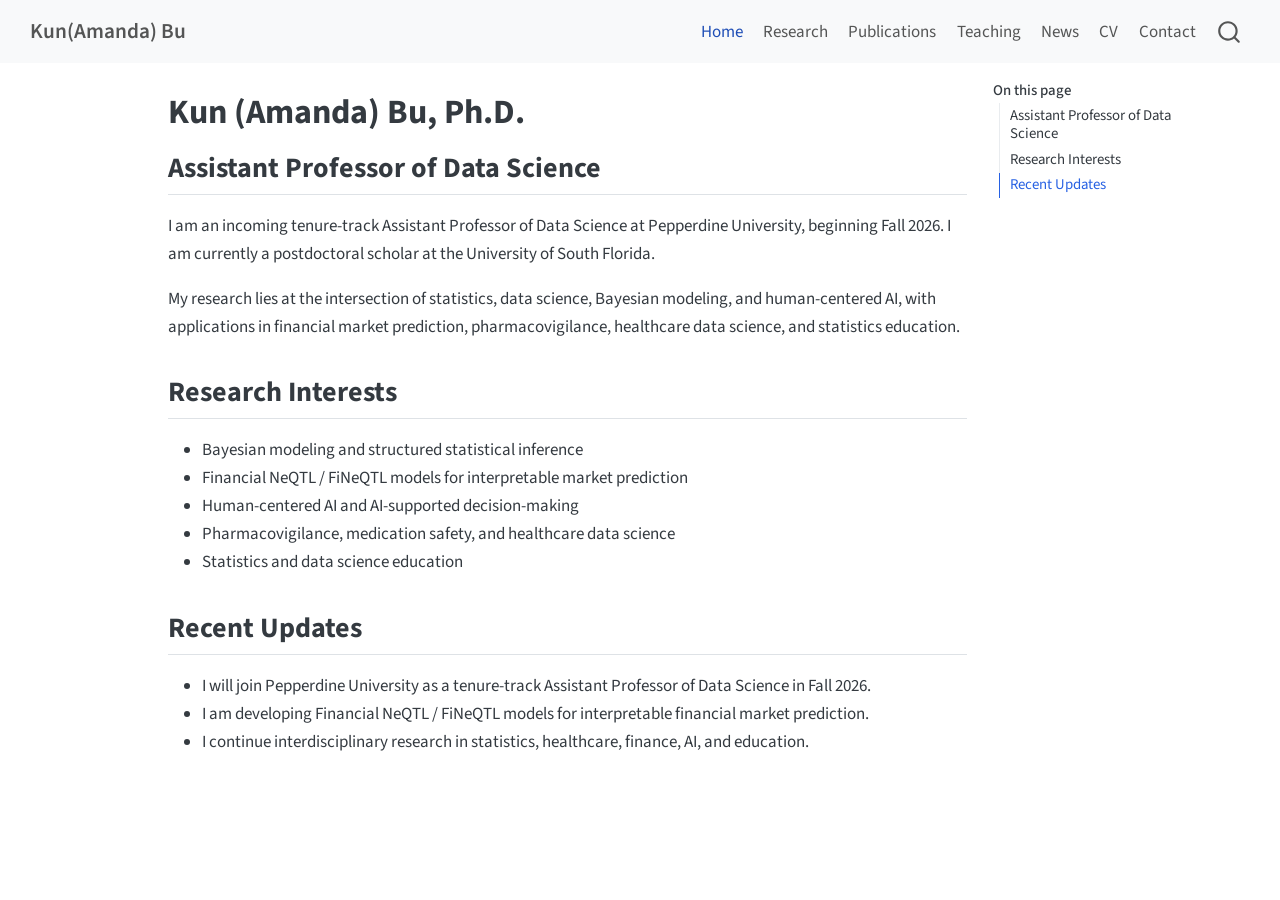
==== docs/index.html @ 3458ef12 "Initial academic website" ====
<!DOCTYPE html>
<html xmlns="http://www.w3.org/1999/xhtml" lang="en" xml:lang="en"><head>

<meta charset="utf-8">
<meta name="generator" content="quarto-1.9.37">

<meta name="viewport" content="width=device-width, initial-scale=1.0, user-scalable=yes">


<title>Kun (Amanda) Bu, Ph.D.&nbsp;– Kun(Amanda) Bu</title>
<style>
/* Default styles provided by pandoc.
** See https://pandoc.org/MANUAL.html#variables-for-html for config info.
*/
code{white-space: pre-wrap;}
span.smallcaps{font-variant: small-caps;}
div.columns{display: flex; gap: min(4vw, 1.5em);}
div.column{flex: auto; overflow-x: auto;}
div.hanging-indent{margin-left: 1.5em; text-indent: -1.5em;}
ul.task-list{list-style: none;}
ul.task-list li input[type="checkbox"] {
  width: 0.8em;
  margin: 0 0.8em 0.2em -1em; /* quarto-specific, see https://github.com/quarto-dev/quarto-cli/issues/4556 */ 
  vertical-align: middle;
}
</style>


<script src="site_libs/quarto-nav/quarto-nav.js"></script>
<script src="site_libs/quarto-nav/headroom.min.js"></script>
<script src="site_libs/clipboard/clipboard.min.js"></script>
<script src="site_libs/quarto-search/autocomplete.umd.js"></script>
<script src="site_libs/quarto-search/fuse.min.js"></script>
<script src="site_libs/quarto-search/quarto-search.js"></script>
<meta name="quarto:offset" content="./">
<script src="site_libs/quarto-html/quarto.js" type="module"></script>
<script src="site_libs/quarto-html/tabsets/tabsets.js" type="module"></script>
<script src="site_libs/quarto-html/popper.min.js"></script>
<script src="site_libs/quarto-html/tippy.umd.min.js"></script>
<script src="site_libs/quarto-html/anchor.min.js"></script>
<link href="site_libs/quarto-html/tippy.css" rel="stylesheet">
<link href="site_libs/quarto-html/quarto-syntax-highlighting-7f8f88aac4f3542376d5c11b86a4c14d.css" rel="stylesheet" id="quarto-text-highlighting-styles">
<script src="site_libs/bootstrap/bootstrap.min.js"></script>
<link href="site_libs/bootstrap/bootstrap-icons.css" rel="stylesheet">
<link href="site_libs/bootstrap/bootstrap-158031087360bce0ff56dc785ce39e06.min.css" rel="stylesheet" append-hash="true" id="quarto-bootstrap" data-mode="light">
<script id="quarto-search-options" type="application/json">{
  "location": "navbar",
  "copy-button": false,
  "collapse-after": 3,
  "panel-placement": "end",
  "type": "overlay",
  "limit": 50,
  "keyboard-shortcut": [
    "f",
    "/",
    "s"
  ],
  "show-item-context": false,
  "language": {
    "search-no-results-text": "No results",
    "search-matching-documents-text": "matching documents",
    "search-copy-link-title": "Copy link to search",
    "search-hide-matches-text": "Hide additional matches",
    "search-more-match-text": "more match in this document",
    "search-more-matches-text": "more matches in this document",
    "search-clear-button-title": "Clear",
    "search-text-placeholder": "",
    "search-detached-cancel-button-title": "Cancel",
    "search-submit-button-title": "Submit",
    "search-label": "Search"
  }
}</script>


<link rel="stylesheet" href="styles.css">
</head>

<body class="nav-fixed quarto-light">

<div id="quarto-search-results"></div>
  <header id="quarto-header" class="headroom fixed-top">
    <nav class="navbar navbar-expand-lg " data-bs-theme="dark">
      <div class="navbar-container container-fluid">
      <div class="navbar-brand-container mx-auto">
    <a class="navbar-brand" href="./index.html">
    <span class="navbar-title">Kun(Amanda) Bu</span>
    </a>
  </div>
            <div id="quarto-search" class="" title="Search"></div>
          <button class="navbar-toggler" type="button" data-bs-toggle="collapse" data-bs-target="#navbarCollapse" aria-controls="navbarCollapse" role="menu" aria-expanded="false" aria-label="Toggle navigation" onclick="if (window.quartoToggleHeadroom) { window.quartoToggleHeadroom(); }">
  <span class="navbar-toggler-icon"></span>
</button>
          <div class="collapse navbar-collapse" id="navbarCollapse">
            <ul class="navbar-nav navbar-nav-scroll ms-auto">
  <li class="nav-item">
    <a class="nav-link active" href="./index.html" aria-current="page"> 
<span class="menu-text">Home</span></a>
  </li>  
  <li class="nav-item">
    <a class="nav-link" href="./research.html"> 
<span class="menu-text">Research</span></a>
  </li>  
  <li class="nav-item">
    <a class="nav-link" href="./publications.html"> 
<span class="menu-text">Publications</span></a>
  </li>  
  <li class="nav-item">
    <a class="nav-link" href="./teaching.html"> 
<span class="menu-text">Teaching</span></a>
  </li>  
  <li class="nav-item">
    <a class="nav-link" href="./news.html"> 
<span class="menu-text">News</span></a>
  </li>  
  <li class="nav-item">
    <a class="nav-link" href="./cv.html"> 
<span class="menu-text">CV</span></a>
  </li>  
  <li class="nav-item">
    <a class="nav-link" href="./contact.html"> 
<span class="menu-text">Contact</span></a>
  </li>  
</ul>
          </div> <!-- /navcollapse -->
            <div class="quarto-navbar-tools">
</div>
      </div> <!-- /container-fluid -->
    </nav>
</header>
<!-- content -->
<div id="quarto-content" class="quarto-container page-columns page-rows-contents page-layout-article page-navbar">
<!-- sidebar -->
<!-- margin-sidebar -->
    <div id="quarto-margin-sidebar" class="sidebar margin-sidebar">
        <nav id="TOC" role="doc-toc" class="toc-active">
    <h2 id="toc-title">On this page</h2>
   
  <ul>
  <li><a href="#assistant-professor-of-data-science" id="toc-assistant-professor-of-data-science" class="nav-link active" data-scroll-target="#assistant-professor-of-data-science">Assistant Professor of Data Science</a></li>
  <li><a href="#research-interests" id="toc-research-interests" class="nav-link" data-scroll-target="#research-interests">Research Interests</a></li>
  <li><a href="#recent-updates" id="toc-recent-updates" class="nav-link" data-scroll-target="#recent-updates">Recent Updates</a></li>
  </ul>
</nav>
    </div>
<!-- main -->
<main class="content" id="quarto-document-content">

<header id="title-block-header" class="quarto-title-block default">
<div class="quarto-title">
<h1 class="title">Kun (Amanda) Bu, Ph.D.</h1>
</div>



<div class="quarto-title-meta">

    
  
    
  </div>
  


</header>


<section id="assistant-professor-of-data-science" class="level2">
<h2 class="anchored" data-anchor-id="assistant-professor-of-data-science">Assistant Professor of Data Science</h2>
<p>I am an incoming tenure-track Assistant Professor of Data Science at Pepperdine University, beginning Fall 2026. I am currently a postdoctoral scholar at the University of South Florida.</p>
<p>My research lies at the intersection of statistics, data science, Bayesian modeling, and human-centered AI, with applications in financial market prediction, pharmacovigilance, healthcare data science, and statistics education.</p>
</section>
<section id="research-interests" class="level2">
<h2 class="anchored" data-anchor-id="research-interests">Research Interests</h2>
<ul>
<li>Bayesian modeling and structured statistical inference</li>
<li>Financial NeQTL / FiNeQTL models for interpretable market prediction</li>
<li>Human-centered AI and AI-supported decision-making</li>
<li>Pharmacovigilance, medication safety, and healthcare data science</li>
<li>Statistics and data science education</li>
</ul>
</section>
<section id="recent-updates" class="level2">
<h2 class="anchored" data-anchor-id="recent-updates">Recent Updates</h2>
<ul>
<li>I will join Pepperdine University as a tenure-track Assistant Professor of Data Science in Fall 2026.</li>
<li>I am developing Financial NeQTL / FiNeQTL models for interpretable financial market prediction.</li>
<li>I continue interdisciplinary research in statistics, healthcare, finance, AI, and education.</li>
</ul>


</section>

</main> <!-- /main -->
<script id="quarto-html-after-body" type="application/javascript">
  window.document.addEventListener("DOMContentLoaded", function (event) {
    const icon = "";
    const anchorJS = new window.AnchorJS();
    anchorJS.options = {
      placement: 'right',
      icon: icon
    };
    anchorJS.add('.anchored');
    const isCodeAnnotation = (el) => {
      for (const clz of el.classList) {
        if (clz.startsWith('code-annotation-')) {                     
          return true;
        }
      }
      return false;
    }
    const onCopySuccess = function(e) {
      // button target
      const button = e.trigger;
      // don't keep focus
      button.blur();
      // flash "checked"
      button.classList.add('code-copy-button-checked');
      var currentTitle = button.getAttribute("title");
      button.setAttribute("title", "Copied!");
      let tooltip;
      if (window.bootstrap) {
        button.setAttribute("data-bs-toggle", "tooltip");
        button.setAttribute("data-bs-placement", "left");
        button.setAttribute("data-bs-title", "Copied!");
        tooltip = new bootstrap.Tooltip(button, 
          { trigger: "manual", 
            customClass: "code-copy-button-tooltip",
            offset: [0, -8]});
        tooltip.show();    
      }
      setTimeout(function() {
        if (tooltip) {
          tooltip.hide();
          button.removeAttribute("data-bs-title");
          button.removeAttribute("data-bs-toggle");
          button.removeAttribute("data-bs-placement");
        }
        button.setAttribute("title", currentTitle);
        button.classList.remove('code-copy-button-checked');
      }, 1000);
      // clear code selection
      e.clearSelection();
    }
    const getTextToCopy = function(trigger) {
      const outerScaffold = trigger.parentElement.cloneNode(true);
      const codeEl = outerScaffold.querySelector('code');
      for (const childEl of codeEl.children) {
        if (isCodeAnnotation(childEl)) {
          childEl.remove();
        }
      }
      return codeEl.innerText;
    }
    const clipboard = new window.ClipboardJS('.code-copy-button:not([data-in-quarto-modal])', {
      text: getTextToCopy
    });
    clipboard.on('success', onCopySuccess);
    if (window.document.getElementById('quarto-embedded-source-code-modal')) {
      const clipboardModal = new window.ClipboardJS('.code-copy-button[data-in-quarto-modal]', {
        text: getTextToCopy,
        container: window.document.getElementById('quarto-embedded-source-code-modal')
      });
      clipboardModal.on('success', onCopySuccess);
    }
      var localhostRegex = new RegExp(/^(?:http|https):\/\/localhost\:?[0-9]*\//);
      var mailtoRegex = new RegExp(/^mailto:/);
        var filterRegex = new RegExp('/' + window.location.host + '/');
      var isInternal = (href) => {
          return filterRegex.test(href) || localhostRegex.test(href) || mailtoRegex.test(href);
      }
      // Inspect non-navigation links and adorn them if external
     var links = window.document.querySelectorAll('a[href]:not(.nav-link):not(.navbar-brand):not(.toc-action):not(.sidebar-link):not(.sidebar-item-toggle):not(.pagination-link):not(.no-external):not([aria-hidden]):not(.dropdown-item):not(.quarto-navigation-tool):not(.about-link)');
      for (var i=0; i<links.length; i++) {
        const link = links[i];
        if (!isInternal(link.href)) {
          // undo the damage that might have been done by quarto-nav.js in the case of
          // links that we want to consider external
          if (link.dataset.originalHref !== undefined) {
            link.href = link.dataset.originalHref;
          }
        }
      }
    function tippyHover(el, contentFn, onTriggerFn, onUntriggerFn) {
      const config = {
        allowHTML: true,
        maxWidth: 500,
        delay: 100,
        arrow: false,
        appendTo: function(el) {
            return el.parentElement;
        },
        interactive: true,
        interactiveBorder: 10,
        theme: 'quarto',
        placement: 'bottom-start',
      };
      if (contentFn) {
        config.content = contentFn;
      }
      if (onTriggerFn) {
        config.onTrigger = onTriggerFn;
      }
      if (onUntriggerFn) {
        config.onUntrigger = onUntriggerFn;
      }
      window.tippy(el, config); 
    }
    const noterefs = window.document.querySelectorAll('a[role="doc-noteref"]');
    for (var i=0; i<noterefs.length; i++) {
      const ref = noterefs[i];
      tippyHover(ref, function() {
        // use id or data attribute instead here
        let href = ref.getAttribute('data-footnote-href') || ref.getAttribute('href');
        try { href = new URL(href).hash; } catch {}
        const id = href.replace(/^#\/?/, "");
        const note = window.document.getElementById(id);
        if (note) {
          return note.innerHTML;
        } else {
          return "";
        }
      });
    }
    const xrefs = window.document.querySelectorAll('a.quarto-xref');
    const processXRef = (id, note) => {
      // Strip column container classes
      const stripColumnClz = (el) => {
        el.classList.remove("page-full", "page-columns");
        if (el.children) {
          for (const child of el.children) {
            stripColumnClz(child);
          }
        }
      }
      stripColumnClz(note)
      if (id === null || id.startsWith('sec-')) {
        // Special case sections, only their first couple elements
        const container = document.createElement("div");
        if (note.children && note.children.length > 2) {
          container.appendChild(note.children[0].cloneNode(true));
          for (let i = 1; i < note.children.length; i++) {
            const child = note.children[i];
            if (child.tagName === "P" && child.innerText === "") {
              continue;
            } else {
              container.appendChild(child.cloneNode(true));
              break;
            }
          }
          if (window.Quarto?.typesetMath) {
            window.Quarto.typesetMath(container);
          }
          return container.innerHTML
        } else {
          if (window.Quarto?.typesetMath) {
            window.Quarto.typesetMath(note);
          }
          return note.innerHTML;
        }
      } else {
        // Remove any anchor links if they are present
        const anchorLink = note.querySelector('a.anchorjs-link');
        if (anchorLink) {
          anchorLink.remove();
        }
        if (window.Quarto?.typesetMath) {
          window.Quarto.typesetMath(note);
        }
        if (note.classList.contains("callout")) {
          return note.outerHTML;
        } else {
          return note.innerHTML;
        }
      }
    }
    for (var i=0; i<xrefs.length; i++) {
      const xref = xrefs[i];
      tippyHover(xref, undefined, function(instance) {
        instance.disable();
        let url = xref.getAttribute('href');
        let hash = undefined; 
        if (url.startsWith('#')) {
          hash = url;
        } else {
          try { hash = new URL(url).hash; } catch {}
        }
        if (hash) {
          const id = hash.replace(/^#\/?/, "");
          const note = window.document.getElementById(id);
          if (note !== null) {
            try {
              const html = processXRef(id, note.cloneNode(true));
              instance.setContent(html);
            } finally {
              instance.enable();
              instance.show();
            }
          } else {
            // See if we can fetch this
            fetch(url.split('#')[0])
            .then(res => res.text())
            .then(html => {
              const parser = new DOMParser();
              const htmlDoc = parser.parseFromString(html, "text/html");
              const note = htmlDoc.getElementById(id);
              if (note !== null) {
                const html = processXRef(id, note);
                instance.setContent(html);
              } 
            }).finally(() => {
              instance.enable();
              instance.show();
            });
          }
        } else {
          // See if we can fetch a full url (with no hash to target)
          // This is a special case and we should probably do some content thinning / targeting
          fetch(url)
          .then(res => res.text())
          .then(html => {
            const parser = new DOMParser();
            const htmlDoc = parser.parseFromString(html, "text/html");
            const note = htmlDoc.querySelector('main.content');
            if (note !== null) {
              // This should only happen for chapter cross references
              // (since there is no id in the URL)
              // remove the first header
              if (note.children.length > 0 && note.children[0].tagName === "HEADER") {
                note.children[0].remove();
              }
              const html = processXRef(null, note);
              instance.setContent(html);
            } 
          }).finally(() => {
            instance.enable();
            instance.show();
          });
        }
      }, function(instance) {
      });
    }
        let selectedAnnoteEl;
        const selectorForAnnotation = ( cell, annotation) => {
          let cellAttr = 'data-code-cell="' + cell + '"';
          let lineAttr = 'data-code-annotation="' +  annotation + '"';
          const selector = 'span[' + cellAttr + '][' + lineAttr + ']';
          return selector;
        }
        const selectCodeLines = (annoteEl) => {
          const doc = window.document;
          const targetCell = annoteEl.getAttribute("data-target-cell");
          const targetAnnotation = annoteEl.getAttribute("data-target-annotation");
          const annoteSpan = window.document.querySelector(selectorForAnnotation(targetCell, targetAnnotation));
          const lines = annoteSpan.getAttribute("data-code-lines").split(",");
          const lineIds = lines.map((line) => {
            return targetCell + "-" + line;
          })
          let top = null;
          let height = null;
          let parent = null;
          if (lineIds.length > 0) {
              //compute the position of the single el (top and bottom and make a div)
              const el = window.document.getElementById(lineIds[0]);
              top = el.offsetTop;
              height = el.offsetHeight;
              parent = el.parentElement.parentElement;
            if (lineIds.length > 1) {
              const lastEl = window.document.getElementById(lineIds[lineIds.length - 1]);
              const bottom = lastEl.offsetTop + lastEl.offsetHeight;
              height = bottom - top;
            }
            if (top !== null && height !== null && parent !== null) {
              // cook up a div (if necessary) and position it 
              let div = window.document.getElementById("code-annotation-line-highlight");
              if (div === null) {
                div = window.document.createElement("div");
                div.setAttribute("id", "code-annotation-line-highlight");
                div.style.position = 'absolute';
                parent.appendChild(div);
              }
              div.style.top = top - 2 + "px";
              div.style.height = height + 4 + "px";
              div.style.left = 0;
              let gutterDiv = window.document.getElementById("code-annotation-line-highlight-gutter");
              if (gutterDiv === null) {
                gutterDiv = window.document.createElement("div");
                gutterDiv.setAttribute("id", "code-annotation-line-highlight-gutter");
                gutterDiv.style.position = 'absolute';
                const codeCell = window.document.getElementById(targetCell);
                const gutter = codeCell.querySelector('.code-annotation-gutter');
                gutter.appendChild(gutterDiv);
              }
              gutterDiv.style.top = top - 2 + "px";
              gutterDiv.style.height = height + 4 + "px";
            }
            selectedAnnoteEl = annoteEl;
          }
        };
        const unselectCodeLines = () => {
          const elementsIds = ["code-annotation-line-highlight", "code-annotation-line-highlight-gutter"];
          elementsIds.forEach((elId) => {
            const div = window.document.getElementById(elId);
            if (div) {
              div.remove();
            }
          });
          selectedAnnoteEl = undefined;
        };
          // Handle positioning of the toggle
      window.addEventListener(
        "resize",
        throttle(() => {
          elRect = undefined;
          if (selectedAnnoteEl) {
            selectCodeLines(selectedAnnoteEl);
          }
        }, 10)
      );
      function throttle(fn, ms) {
      let throttle = false;
      let timer;
        return (...args) => {
          if(!throttle) { // first call gets through
              fn.apply(this, args);
              throttle = true;
          } else { // all the others get throttled
              if(timer) clearTimeout(timer); // cancel #2
              timer = setTimeout(() => {
                fn.apply(this, args);
                timer = throttle = false;
              }, ms);
          }
        };
      }
        // Attach click handler to the DT
        const annoteDls = window.document.querySelectorAll('dt[data-target-cell]');
        for (const annoteDlNode of annoteDls) {
          annoteDlNode.addEventListener('click', (event) => {
            const clickedEl = event.target;
            if (clickedEl !== selectedAnnoteEl) {
              unselectCodeLines();
              const activeEl = window.document.querySelector('dt[data-target-cell].code-annotation-active');
              if (activeEl) {
                activeEl.classList.remove('code-annotation-active');
              }
              selectCodeLines(clickedEl);
              clickedEl.classList.add('code-annotation-active');
            } else {
              // Unselect the line
              unselectCodeLines();
              clickedEl.classList.remove('code-annotation-active');
            }
          });
        }
    const findCites = (el) => {
      const parentEl = el.parentElement;
      if (parentEl) {
        const cites = parentEl.dataset.cites;
        if (cites) {
          return {
            el,
            cites: cites.split(' ')
          };
        } else {
          return findCites(el.parentElement)
        }
      } else {
        return undefined;
      }
    };
    var bibliorefs = window.document.querySelectorAll('a[role="doc-biblioref"]');
    for (var i=0; i<bibliorefs.length; i++) {
      const ref = bibliorefs[i];
      const citeInfo = findCites(ref);
      if (citeInfo) {
        tippyHover(citeInfo.el, function() {
          var popup = window.document.createElement('div');
          citeInfo.cites.forEach(function(cite) {
            var citeDiv = window.document.createElement('div');
            citeDiv.classList.add('hanging-indent');
            citeDiv.classList.add('csl-entry');
            var biblioDiv = window.document.getElementById('ref-' + cite);
            if (biblioDiv) {
              citeDiv.innerHTML = biblioDiv.innerHTML;
            }
            popup.appendChild(citeDiv);
          });
          return popup.innerHTML;
        });
      }
    }
  });
  </script>
</div> <!-- /content -->




</body></html>
---- docs/site_libs/quarto-html/tippy.css ----
.tippy-box[data-animation=fade][data-state=hidden]{opacity:0}[data-tippy-root]{max-width:calc(100vw - 10px)}.tippy-box{position:relative;background-color:#333;color:#fff;border-radius:4px;font-size:14px;line-height:1.4;white-space:normal;outline:0;transition-property:transform,visibility,opacity}.tippy-box[data-placement^=top]>.tippy-arrow{bottom:0}.tippy-box[data-placement^=top]>.tippy-arrow:before{bottom:-7px;left:0;border-width:8px 8px 0;border-top-color:initial;transform-origin:center top}.tippy-box[data-placement^=bottom]>.tippy-arrow{top:0}.tippy-box[data-placement^=bottom]>.tippy-arrow:before{top:-7px;left:0;border-width:0 8px 8px;border-bottom-color:initial;transform-origin:center bottom}.tippy-box[data-placement^=left]>.tippy-arrow{right:0}.tippy-box[data-placement^=left]>.tippy-arrow:before{border-width:8px 0 8px 8px;border-left-color:initial;right:-7px;transform-origin:center left}.tippy-box[data-placement^=right]>.tippy-arrow{left:0}.tippy-box[data-placement^=right]>.tippy-arrow:before{left:-7px;border-width:8px 8px 8px 0;border-right-color:initial;transform-origin:center right}.tippy-box[data-inertia][data-state=visible]{transition-timing-function:cubic-bezier(.54,1.5,.38,1.11)}.tippy-arrow{width:16px;height:16px;color:#333}.tippy-arrow:before{content:"";position:absolute;border-color:transparent;border-style:solid}.tippy-content{position:relative;padding:5px 9px;z-index:1}
---- docs/site_libs/quarto-html/quarto-syntax-highlighting-7f8f88aac4f3542376d5c11b86a4c14d.css ----
/* quarto syntax highlight colors */
:root {
  --quarto-hl-ot-color: #003B4F;
  --quarto-hl-at-color: #657422;
  --quarto-hl-ss-color: #20794D;
  --quarto-hl-an-color: #5E5E5E;
  --quarto-hl-fu-color: #4758AB;
  --quarto-hl-st-color: #20794D;
  --quarto-hl-cf-color: #003B4F;
  --quarto-hl-op-color: #5E5E5E;
  --quarto-hl-er-color: #AD0000;
  --quarto-hl-bn-color: #AD0000;
  --quarto-hl-al-color: #AD0000;
  --quarto-hl-va-color: #111111;
  --quarto-hl-bu-color: inherit;
  --quarto-hl-ex-color: inherit;
  --quarto-hl-pp-color: #AD0000;
  --quarto-hl-in-color: #5E5E5E;
  --quarto-hl-vs-color: #20794D;
  --quarto-hl-wa-color: #5E5E5E;
  --quarto-hl-do-color: #5E5E5E;
  --quarto-hl-im-color: #00769E;
  --quarto-hl-ch-color: #20794D;
  --quarto-hl-dt-color: #AD0000;
  --quarto-hl-fl-color: #AD0000;
  --quarto-hl-co-color: #5E5E5E;
  --quarto-hl-cv-color: #5E5E5E;
  --quarto-hl-cn-color: #8f5902;
  --quarto-hl-sc-color: #5E5E5E;
  --quarto-hl-dv-color: #AD0000;
  --quarto-hl-kw-color: #003B4F;
}

/* other quarto variables */
:root {
  --quarto-font-monospace: SFMono-Regular, Menlo, Monaco, Consolas, "Liberation Mono", "Courier New", monospace;
}

/* syntax highlight based on Pandoc's rules */
pre > code.sourceCode > span {
  color: #003B4F;
}

code.sourceCode > span {
  color: #003B4F;
}

div.sourceCode,
div.sourceCode pre.sourceCode {
  color: #003B4F;
}

/* Normal */
code span {
  color: #003B4F;
}

/* Alert */
code span.al {
  color: #AD0000;
  font-style: inherit;
}

/* Annotation */
code span.an {
  color: #5E5E5E;
  font-style: inherit;
}

/* Attribute */
code span.at {
  color: #657422;
  font-style: inherit;
}

/* BaseN */
code span.bn {
  color: #AD0000;
  font-style: inherit;
}

/* BuiltIn */
code span.bu {
  font-style: inherit;
}

/* ControlFlow */
code span.cf {
  color: #003B4F;
  font-weight: bold;
  font-style: inherit;
}

/* Char */
code span.ch {
  color: #20794D;
  font-style: inherit;
}

/* Constant */
code span.cn {
  color: #8f5902;
  font-style: inherit;
}

/* Comment */
code span.co {
  color: #5E5E5E;
  font-style: inherit;
}

/* CommentVar */
code span.cv {
  color: #5E5E5E;
  font-style: italic;
}

/* Documentation */
code span.do {
  color: #5E5E5E;
  font-style: italic;
}

/* DataType */
code span.dt {
  color: #AD0000;
  font-style: inherit;
}

/* DecVal */
code span.dv {
  color: #AD0000;
  font-style: inherit;
}

/* Error */
code span.er {
  color: #AD0000;
  font-style: inherit;
}

/* Extension */
code span.ex {
  font-style: inherit;
}

/* Float */
code span.fl {
  color: #AD0000;
  font-style: inherit;
}

/* Function */
code span.fu {
  color: #4758AB;
  font-style: inherit;
}

/* Import */
code span.im {
  color: #00769E;
  font-style: inherit;
}

/* Information */
code span.in {
  color: #5E5E5E;
  font-style: inherit;
}

/* Keyword */
code span.kw {
  color: #003B4F;
  font-weight: bold;
  font-style: inherit;
}

/* Operator */
code span.op {
  color: #5E5E5E;
  font-style: inherit;
}

/* Other */
code span.ot {
  color: #003B4F;
  font-style: inherit;
}

/* Preprocessor */
code span.pp {
  color: #AD0000;
  font-style: inherit;
}

/* SpecialChar */
code span.sc {
  color: #5E5E5E;
  font-style: inherit;
}

/* SpecialString */
code span.ss {
  color: #20794D;
  font-style: inherit;
}

/* String */
code span.st {
  color: #20794D;
  font-style: inherit;
}

/* Variable */
code span.va {
  color: #111111;
  font-style: inherit;
}

/* VerbatimString */
code span.vs {
  color: #20794D;
  font-style: inherit;
}

/* Warning */
code span.wa {
  color: #5E5E5E;
  font-style: italic;
}

.prevent-inlining {
  content: "</";
}

/*# sourceMappingURL=789ad8cd35626ba772517505b42a116e.css.map */
---- docs/styles.css ----
/* Main page styling */

body {
    font-size: 17px;
    line-height: 1.65;
}

h1,
h2,
h3 {
    font-weight: 700;
}

.navbar-title {
    font-weight: 600;
}

.quarto-title-block .quarto-title-banner {
    background: #f7f7f7;
}

.content {
    max-width: 900px;
}

a {
    text-decoration: none;
}

a:hover {
    text-decoration: underline;
}

/* css styles */
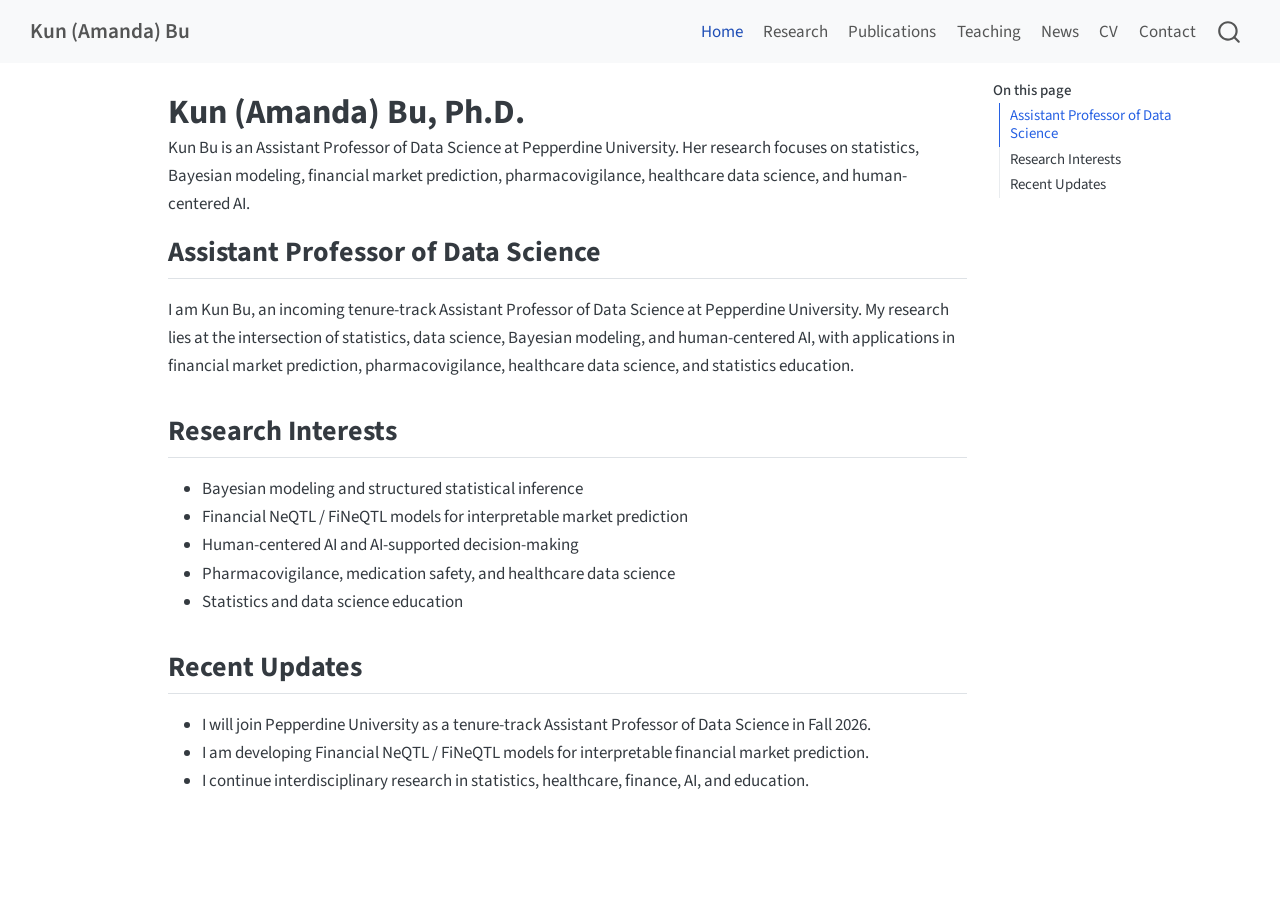
==== commit f7d89f5c: "Add Google Search Console verification file" ====
--- a/docs/index.html
+++ b/docs/index.html
@@ -6,8 +6,9 @@
 
 <meta name="viewport" content="width=device-width, initial-scale=1.0, user-scalable=yes">
 
-
-<title>Kun (Amanda) Bu, Ph.D.&nbsp;– Kun(Amanda) Bu</title>
+<meta name="description" content="Kun Bu is an Assistant Professor of Data Science at Pepperdine University. Her research focuses on statistics, Bayesian modeling, financial market prediction, pharmacovigilance, healthcare data science, and human-centered AI.">
+
+<title>Kun (Amanda) Bu, Ph.D.&nbsp;– Kun (Amanda) Bu</title>
 <style>
 /* Default styles provided by pandoc.
 ** See https://pandoc.org/MANUAL.html#variables-for-html for config info.
@@ -83,7 +84,7 @@
       <div class="navbar-container container-fluid">
       <div class="navbar-brand-container mx-auto">
     <a class="navbar-brand" href="./index.html">
-    <span class="navbar-title">Kun(Amanda) Bu</span>
+    <span class="navbar-title">Kun (Amanda) Bu</span>
     </a>
   </div>
             <div id="quarto-search" class="" title="Search"></div>
@@ -150,6 +151,11 @@
 <h1 class="title">Kun (Amanda) Bu, Ph.D.</h1>
 </div>
 
+<div>
+  <div class="description">
+    Kun Bu is an Assistant Professor of Data Science at Pepperdine University. Her research focuses on statistics, Bayesian modeling, financial market prediction, pharmacovigilance, healthcare data science, and human-centered AI.
+  </div>
+</div>
 
 
 <div class="quarto-title-meta">
@@ -166,8 +172,7 @@
 
 <section id="assistant-professor-of-data-science" class="level2">
 <h2 class="anchored" data-anchor-id="assistant-professor-of-data-science">Assistant Professor of Data Science</h2>
-<p>I am an incoming tenure-track Assistant Professor of Data Science at Pepperdine University, beginning Fall 2026. I am currently a postdoctoral scholar at the University of South Florida.</p>
-<p>My research lies at the intersection of statistics, data science, Bayesian modeling, and human-centered AI, with applications in financial market prediction, pharmacovigilance, healthcare data science, and statistics education.</p>
+<p>I am Kun Bu, an incoming tenure-track Assistant Professor of Data Science at Pepperdine University. My research lies at the intersection of statistics, data science, Bayesian modeling, and human-centered AI, with applications in financial market prediction, pharmacovigilance, healthcare data science, and statistics education.</p>
 </section>
 <section id="research-interests" class="level2">
 <h2 class="anchored" data-anchor-id="research-interests">Research Interests</h2>
@@ -264,7 +269,7 @@
     }
       var localhostRegex = new RegExp(/^(?:http|https):\/\/localhost\:?[0-9]*\//);
       var mailtoRegex = new RegExp(/^mailto:/);
-        var filterRegex = new RegExp('/' + window.location.host + '/');
+        var filterRegex = new RegExp("https:\/\/kunppbu\.github\.io\/kunbu\.github\.io\/");
       var isInternal = (href) => {
           return filterRegex.test(href) || localhostRegex.test(href) || mailtoRegex.test(href);
       }
